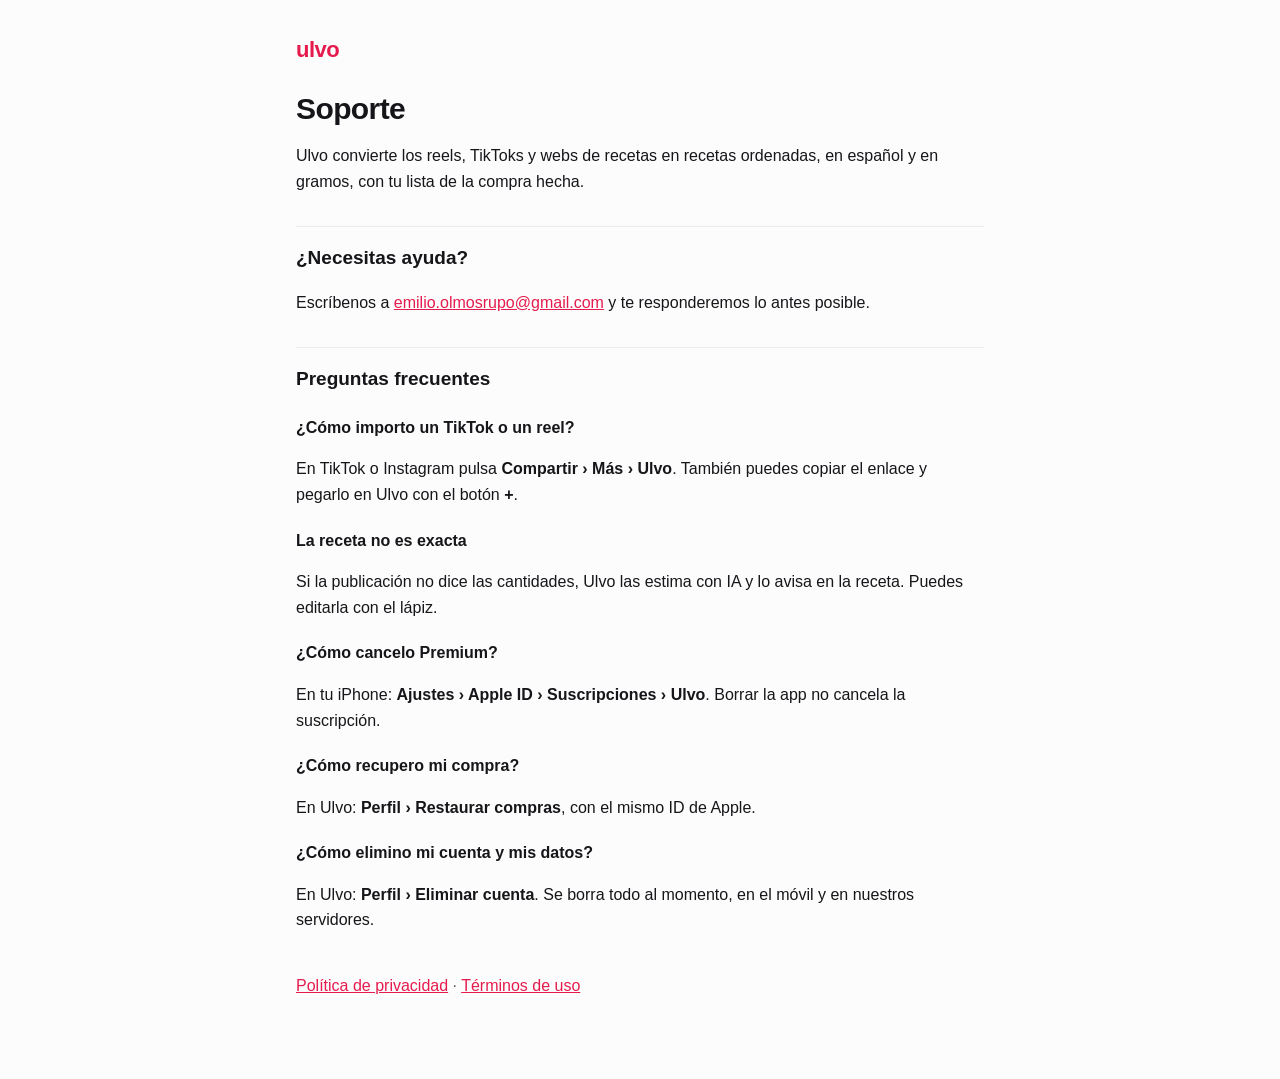
==== index.html @ 0e383239 "Páginas legales y de soporte de Ulvo" ====
<!doctype html>
<html lang="es">
<head>
<meta charset="utf-8">
<meta name="viewport" content="width=device-width, initial-scale=1">
<title>Ulvo · Soporte</title>
<link rel="stylesheet" href="estilo.css">
</head>
<body>
<main>
<p class="brand">ulvo</p>
<h1>Soporte</h1>
<p>Ulvo convierte los reels, TikToks y webs de recetas en recetas ordenadas, en español y en gramos, con tu lista de la compra hecha.</p>

<h2>¿Necesitas ayuda?</h2>
<p>Escríbenos a <a href="mailto:emilio.olmosrupo@gmail.com">emilio.olmosrupo@gmail.com</a> y te responderemos lo antes posible.</p>

<h2>Preguntas frecuentes</h2>
<h3>¿Cómo importo un TikTok o un reel?</h3>
<p>En TikTok o Instagram pulsa <strong>Compartir › Más › Ulvo</strong>. También puedes copiar el enlace y pegarlo en Ulvo con el botón <strong>+</strong>.</p>
<h3>La receta no es exacta</h3>
<p>Si la publicación no dice las cantidades, Ulvo las estima con IA y lo avisa en la receta. Puedes editarla con el lápiz.</p>
<h3>¿Cómo cancelo Premium?</h3>
<p>En tu iPhone: <strong>Ajustes › Apple ID › Suscripciones › Ulvo</strong>. Borrar la app no cancela la suscripción.</p>
<h3>¿Cómo recupero mi compra?</h3>
<p>En Ulvo: <strong>Perfil › Restaurar compras</strong>, con el mismo ID de Apple.</p>
<h3>¿Cómo elimino mi cuenta y mis datos?</h3>
<p>En Ulvo: <strong>Perfil › Eliminar cuenta</strong>. Se borra todo al momento, en el móvil y en nuestros servidores.</p>

<p class="links"><a href="privacidad.html">Política de privacidad</a> · <a href="terminos.html">Términos de uso</a></p>
</main>
</body>
</html>
---- estilo.css ----
:root { --ink: #16161a; --soft: #5c5c66; --pink: #e51b4d; --bg: #fcfcfc; --line: #ececf0; }
@media (prefers-color-scheme: dark) { :root { --ink: #f2f2f5; --soft: #a8a8b3; --pink: #ff5c85; --bg: #121214; --line: #2a2a30; } }
* { box-sizing: border-box; }
body { margin: 0; background: var(--bg); color: var(--ink); font: 16px/1.6 -apple-system, BlinkMacSystemFont, "Segoe UI", Roboto, sans-serif; }
main { max-width: 720px; margin: 0 auto; padding: 32px 16px 64px; }
.brand { font-weight: 700; font-size: 22px; color: var(--pink); margin: 0 0 24px; letter-spacing: -0.5px; }
h1 { font-size: 30px; line-height: 1.2; margin: 0 0 6px; letter-spacing: -0.6px; }
h2 { font-size: 19px; margin: 32px 0 8px; padding-top: 16px; border-top: 1px solid var(--line); }
h3 { font-size: 16px; margin: 20px 0 4px; }
.fecha { color: var(--soft); font-size: 14px; margin: 0 0 24px; }
a { color: var(--pink); }
ul { padding-left: 20px; }
li { margin: 6px 0; }
.volver, .links { margin-top: 40px; color: var(--soft); }
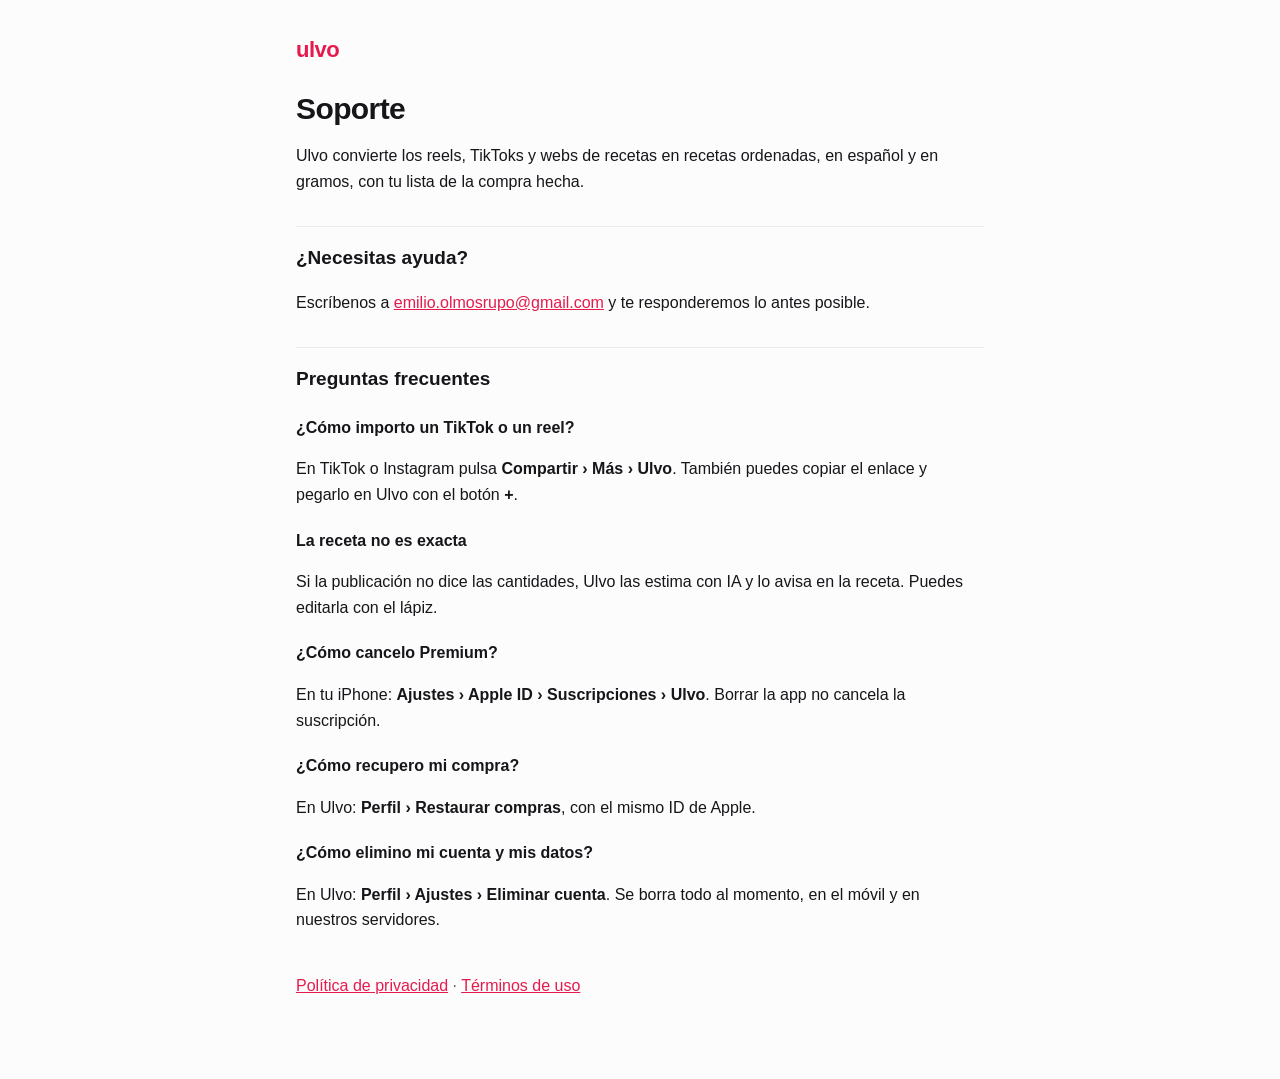
==== commit 811210b7: "Textos legales: suscripción obligatoria, ruta de borrar cuenta, IA de nutrición y registro de compra" ====
--- a/index.html
+++ b/index.html
@@ -25,7 +25,7 @@
 <h3>¿Cómo recupero mi compra?</h3>
 <p>En Ulvo: <strong>Perfil › Restaurar compras</strong>, con el mismo ID de Apple.</p>
 <h3>¿Cómo elimino mi cuenta y mis datos?</h3>
-<p>En Ulvo: <strong>Perfil › Eliminar cuenta</strong>. Se borra todo al momento, en el móvil y en nuestros servidores.</p>
+<p>En Ulvo: <strong>Perfil › Ajustes › Eliminar cuenta</strong>. Se borra todo al momento, en el móvil y en nuestros servidores.</p>
 
 <p class="links"><a href="privacidad.html">Política de privacidad</a> · <a href="terminos.html">Términos de uso</a></p>
 </main>
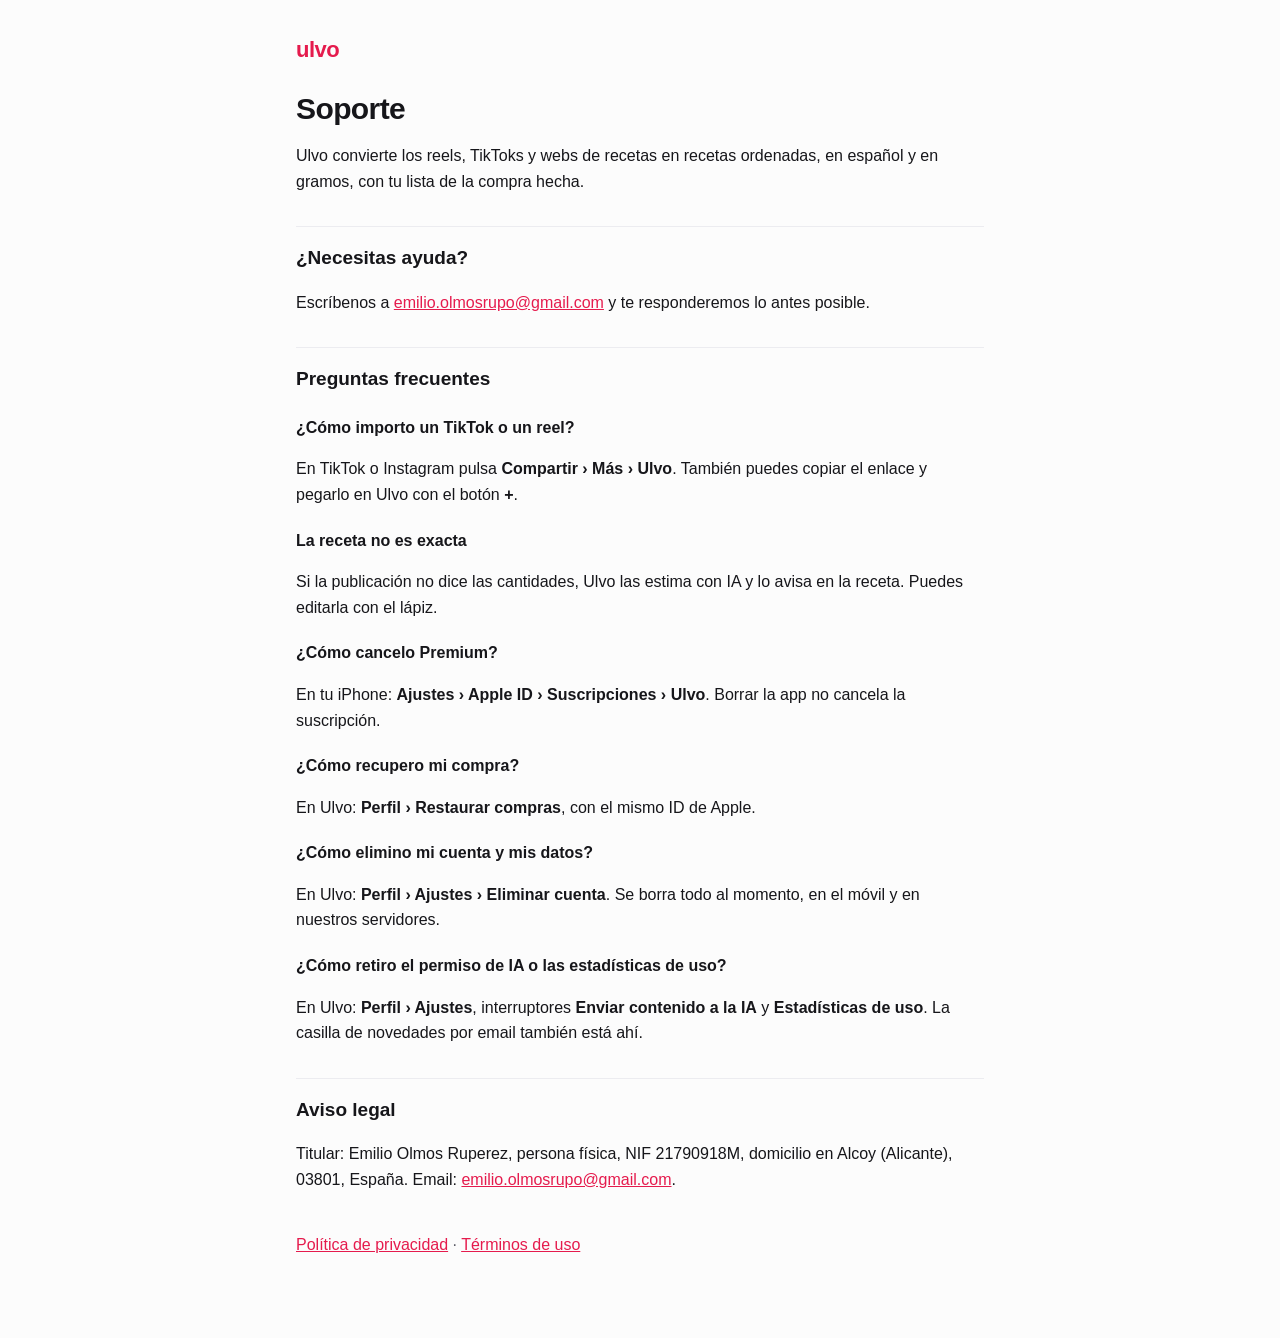
==== commit 09d9a4a8: "Textos legales de octubre de 2026: responsable identificado, cuenta obligatoria, plan gratis y de po" ====
--- a/index.html
+++ b/index.html
@@ -26,6 +26,11 @@
 <p>En Ulvo: <strong>Perfil › Restaurar compras</strong>, con el mismo ID de Apple.</p>
 <h3>¿Cómo elimino mi cuenta y mis datos?</h3>
 <p>En Ulvo: <strong>Perfil › Ajustes › Eliminar cuenta</strong>. Se borra todo al momento, en el móvil y en nuestros servidores.</p>
+<h3>¿Cómo retiro el permiso de IA o las estadísticas de uso?</h3>
+<p>En Ulvo: <strong>Perfil › Ajustes</strong>, interruptores <strong>Enviar contenido a la IA</strong> y <strong>Estadísticas de uso</strong>. La casilla de novedades por email también está ahí.</p>
+
+<h2>Aviso legal</h2>
+<p>Titular: Emilio Olmos Ruperez, persona física, NIF 21790918M, domicilio en Alcoy (Alicante), 03801, España. Email: <a href="mailto:emilio.olmosrupo@gmail.com">emilio.olmosrupo@gmail.com</a>.</p>
 
 <p class="links"><a href="privacidad.html">Política de privacidad</a> · <a href="terminos.html">Términos de uso</a></p>
 </main>
